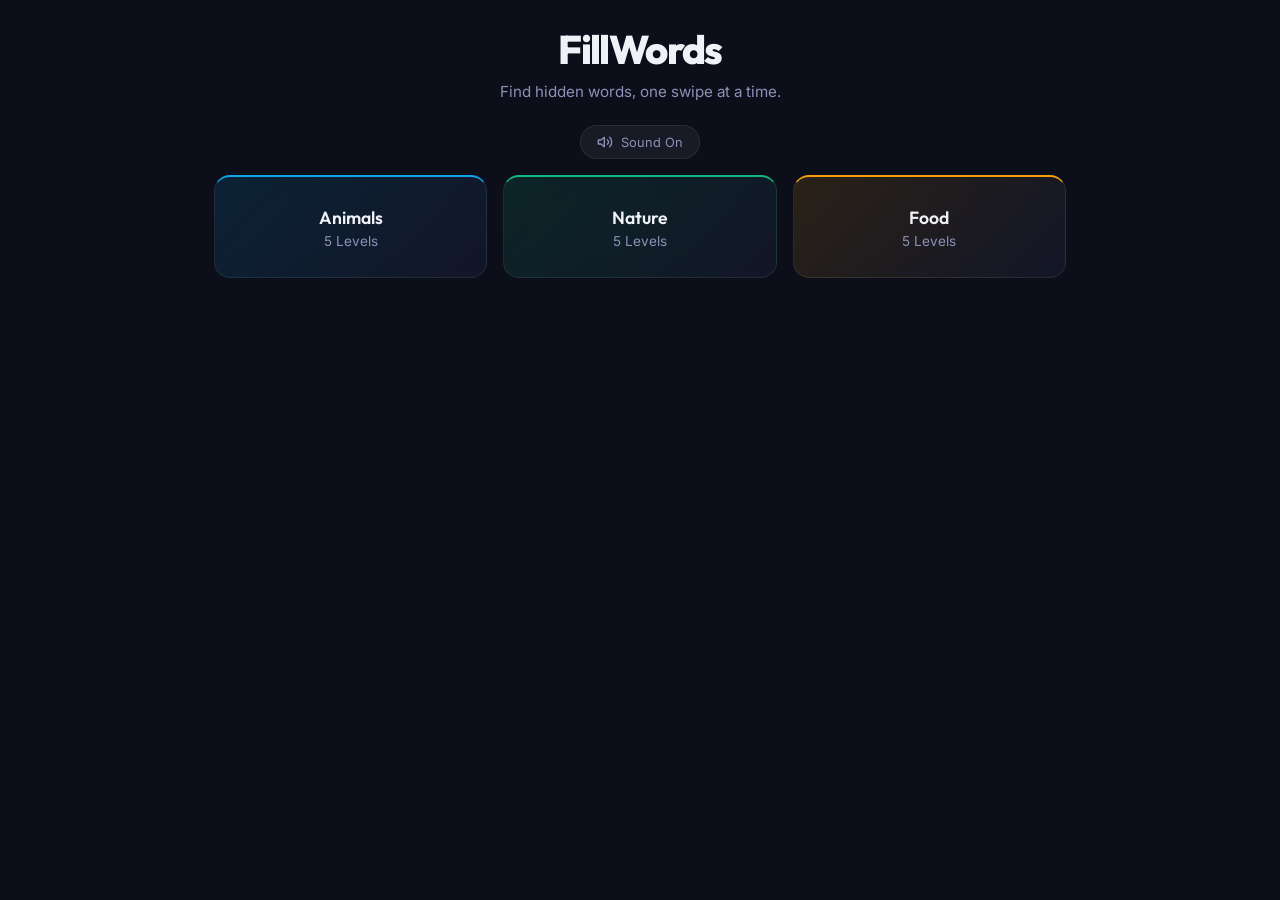
==== public/game/index.html @ 9244124c "first push, not polished still some elements from the old template might be present" ====
<!DOCTYPE html>
<html lang="en">

<head>
  <meta charset="UTF-8">
  <meta name="viewport" content="width=device-width, initial-scale=1.0, user-scalable=no, maximum-scale=1.0">
  <title>FillWords</title>
  <link rel="preconnect" href="https://fonts.googleapis.com">
  <link rel="preconnect" href="https://fonts.gstatic.com" crossorigin>
  <link
    href="https://fonts.googleapis.com/css2?family=Inter:wght@400;500;600;700&family=Outfit:wght@600;700;800&display=swap"
    rel="stylesheet">
  <link rel="stylesheet" href="game.css">
</head>

<body>
  <div id="app">
    <!-- Background Decor (Matches Dark Ocean Theme) -->
    <div id="bg-grid"></div>
    <div class="bg-orb orb-1"></div>
    <div class="bg-orb orb-2"></div>

    <!-- Menu Screen -->
    <div id="menu-screen" class="screen active">
      <div class="menu-header">
        <div class="game-logo">FillWords</div>
        <div class="game-tagline">Find hidden words, one swipe at a time.</div>
        <button id="sound-toggle-menu" class="sound-toggle" aria-label="Toggle sound">
          <svg id="sound-icon-menu" viewBox="0 0 24 24" fill="none" stroke="currentColor" stroke-width="2"
            stroke-linecap="round" stroke-linejoin="round">
            <polygon points="11 5 6 9 2 9 2 15 6 15 11 19 11 5"></polygon>
            <path d="M19.07 4.93a10 10 0 0 1 0 14.14"></path>
            <path d="M15.54 8.46a5 5 0 0 1 0 7.07"></path>
          </svg>
          <span id="sound-label-menu">Sound On</span>
          <div class="volume-slider-container">
            <input type="range" id="volume-slider-menu" min="0" max="1" step="0.01" value="0.25">
          </div>
        </button>
      </div>
      <div id="category-grid" class="category-grid"></div>
    </div>

    <!-- Level Select -->
    <div id="level-screen" class="screen">
      <div class="screen-topbar">
        <button id="back-to-menu" class="back-btn">
          <svg width="16" height="16" viewBox="0 0 16 16" fill="none">
            <path d="M10 12L6 8L10 4" stroke="currentColor" stroke-width="1.5" stroke-linecap="round"
              stroke-linejoin="round" />
          </svg>
          Categories
        </button>
      </div>
      <div class="level-screen-header">
        <h2 id="level-cat-name"></h2>
        <p id="level-cat-desc" class="level-cat-desc">Select a puzzle size</p>
      </div>
      <div id="level-grid" class="level-grid"></div>
    </div>

    <!-- Game Screen -->
    <div id="game-screen" class="screen">
      <div class="game-toolbar">
        <button id="back-to-levels" class="back-btn">
          <svg width="16" height="16" viewBox="0 0 16 16" fill="none">
            <path d="M10 12L6 8L10 4" stroke="currentColor" stroke-width="1.5" stroke-linecap="round"
              stroke-linejoin="round" />
          </svg>
          Levels
        </button>
        <div class="game-info">
          <span id="game-level-title" class="game-level-title"></span>
        </div>
        <button id="sound-toggle-game" class="sound-toggle icon-only" aria-label="Toggle sound">
          <svg id="sound-icon-game" viewBox="0 0 24 24" fill="none" stroke="currentColor" stroke-width="2"
            stroke-linecap="round" stroke-linejoin="round">
            <polygon points="11 5 6 9 2 9 2 15 6 15 11 19 11 5"></polygon>
            <path d="M19.07 4.93a10 10 0 0 1 0 14.14"></path>
            <path d="M15.54 8.46a5 5 0 0 1 0 7.07"></path>
          </svg>
        </button>
      </div>

      <div class="game-layout">
        <!-- The Word Search Board -->
        <div class="board-panel">
          <div id="board-container">
            <!-- SVG overlay for drawing swipe lines -->
            <svg id="swipe-overlay"></svg>
            <!-- Div grid for letters -->
            <div id="letter-grid"></div>
          </div>
        </div>

        <!-- The Words to Find -->
        <div class="word-list-panel">
          <div class="word-list-header">Find the words:</div>
          <div id="word-list"></div>
        </div>
      </div>

      <!-- Tutorial Overlay -->
      <div id="game-tutorial" style="display: none;">
        <div class="tutorial-text" id="tutorial-text">Swipe to connect words!</div>
        <svg class="tutorial-hand" id="tutorial-hand" viewBox="0 0 24 24" fill="none" stroke="currentColor"
          stroke-width="2" stroke-linecap="round" stroke-linejoin="round">
          <path d="M18 11V6a2 2 0 0 0-2-2v0a2 2 0 0 0-2 2v0"></path>
          <path d="M14 10V4a2 2 0 0 0-2-2v0a2 2 0 0 0-2 2v2"></path>
          <path d="M10 10.5V6a2 2 0 0 0-2-2v0a2 2 0 0 0-2 2v8"></path>
          <path d="M18 8a2 2 0 1 1 4 0v6a8 8 0 0 1-8 8h-2c-2.8 0-4.5-.86-5.99-2.34l-3.6-3.6a2 2 0 0 1 2.83-2.82L7 15">
          </path>
        </svg>
      </div>
    </div>

    <!-- Win Screen -->
    <div id="win-screen" class="screen">
      <div class="win-content">
        <canvas id="confetti-canvas" class="confetti-canvas"></canvas>
        <div class="win-check">
          <svg width="56" height="56" viewBox="0 0 56 56" fill="none">
            <circle cx="28" cy="28" r="26" stroke="#2dd4a8" stroke-width="2.5" />
            <path d="M17 28L24 35L39 20" stroke="#2dd4a8" stroke-width="3" stroke-linecap="round"
              stroke-linejoin="round" />
          </svg>
        </div>
        <div class="win-title">Level Complete!</div>
        <div class="win-stats">
          <span id="win-words-found" class="win-stat-value">0</span> words found
        </div>
        <div class="win-actions">
          <button id="next-level" class="btn-game btn-primary-game">Next Level</button>
          <button id="play-again" class="btn-game btn-outline-game">Play Again</button>
          <button id="back-to-menu-win" class="btn-game btn-outline-game">Menu</button>
        </div>
      </div>
    </div>
  </div>

  <script src="https://cdnjs.cloudflare.com/ajax/libs/gsap/3.12.2/gsap.min.js"></script>
  <script type="module" src="game.js"></script>
</body>

</html>
---- public/game/game.css ----
/* =============================================
   FillWords Game — Premium UI
   Dark ocean/teal palette matching the main site
   ============================================= */

:root {
  /* Colors — deep ocean + teal */
  --black: #060812;
  --white: #f0f2f8;
  --navy: #0c0f1a;
  --navy-light: #131729;
  --slate: #1a1f35;
  --slate-light: #222842;
  --muted: #3a4166;
  --dim: #5b6494;
  --soft: #8b92b8;
  --bright: #e0e4f0;

  /* Accent — teal */
  --accent: #2dd4a8;
  --accent-hover: #26b892;
  --accent-soft: rgba(45, 212, 168, 0.15);
  --accent-glow: rgba(45, 212, 168, 0.25);
  
  --border: rgba(255, 255, 255, 0.08);
  --border-light: rgba(255, 255, 255, 0.04);
  --border-hover: rgba(255, 255, 255, 0.15);

  --radius-sm: 8px;
  --radius-md: 12px;
  --radius-lg: 16px;
  --radius-xl: 24px;
  --radius-full: 9999px;
  
  --shadow-sm: 0 2px 8px rgba(0, 0, 0, 0.2);
  --shadow-md: 0 8px 24px rgba(0, 0, 0, 0.4);
  --shadow-glow: 0 0 20px var(--accent-glow);

  --font-sans: 'Inter', system-ui, sans-serif;
  --font-display: 'Outfit', 'Inter', system-ui, sans-serif;
  --transition: 0.25s cubic-bezier(0.4, 0, 0.2, 1);
  --bounce: cubic-bezier(0.34, 1.56, 0.64, 1);
}

* {
  margin: 0;
  padding: 0;
  box-sizing: border-box;
}

body {
  font-family: var(--font-sans);
  background: var(--navy);
  color: var(--bright);
  overflow: hidden;
  height: 100vh;
  height: 100dvh;
  width: 100vw;
  -webkit-font-smoothing: antialiased;
  -moz-osx-font-smoothing: grayscale;
}

#app {
  width: 100%;
  height: 100%;
  position: relative;
  overflow: hidden;
}

/* Base Screens */
.screen {
  position: absolute;
  inset: 0;
  display: none;
  flex-direction: column;
  overflow: hidden; /* Prevent scrolling entirely */
  width: 100%;
  height: 100%;
  background: var(--navy);
  z-index: 10;
}

.screen.active {
  display: flex;
}

/* Background Decor */
#bg-grid {
  position: absolute;
  inset: 0;
  background-image:
    linear-gradient(rgba(255,255,255,0.015) 1px, transparent 1px),
    linear-gradient(90deg, rgba(255,255,255,0.015) 1px, transparent 1px);
  background-size: 60px 60px;
  pointer-events: none;
  z-index: 0;
}

.bg-orb {
  position: absolute;
  border-radius: 50%;
  filter: blur(80px);
  pointer-events: none;
  z-index: 0;
}
.orb-1 {
  width: 400px;
  height: 400px;
  background: rgba(45, 212, 168, 0.05);
  top: -100px;
  left: -100px;
}
.orb-2 {
  width: 500px;
  height: 500px;
  background: rgba(45, 212, 168, 0.03);
  bottom: -200px;
  right: -100px;
}

/* ==================================
   MENU & LEVEL SCREENS
   ================================== */
.menu-header, .level-screen-header {
  text-align: center;
  padding: 1.5rem 1.5rem 1rem;
  position: relative;
  z-index: 1;
  flex-shrink: 0;
}

.game-logo {
  font-family: var(--font-display);
  font-size: 2.5rem;
  font-weight: 800;
  color: var(--white);
  letter-spacing: -0.04em;
  margin-bottom: 0.5rem;
}

.game-tagline, .level-cat-desc {
  color: var(--soft);
  font-size: 0.95rem;
}

#level-screen { background: transparent; }

/* Buttons & Utils */
.sound-toggle {
  display: inline-flex;
  align-items: center;
  gap: 0.5rem;
  padding: 0.5rem 1rem;
  border-radius: var(--radius-full);
  background: rgba(255,255,255,0.05);
  border: 1px solid var(--border);
  color: var(--soft);
  font-family: inherit;
  font-size: 0.8rem;
  cursor: pointer;
  margin-top: 1.5rem;
  transition: all var(--transition);
}
.sound-toggle:hover {
  background: rgba(255,255,255,0.1);
  color: var(--white);
}
.sound-toggle.icon-only {
  padding: 0.5rem;
}
.sound-toggle svg { width: 16px; height: 16px; }

.volume-slider-container { display: none; }

.screen-topbar {
  padding: 1rem;
  position: relative;
  z-index: 2;
}
.back-btn {
  background: rgba(255,255,255,0.05);
  border: 1px solid var(--border);
  color: var(--white);
  padding: 0.5rem 1rem;
  border-radius: var(--radius-full);
  font-size: 0.85rem;
  font-weight: 500;
  display: inline-flex;
  align-items: center;
  gap: 0.4rem;
  cursor: pointer;
  transition: all var(--transition);
}
.back-btn:hover {
  background: rgba(255,255,255,0.1);
  transform: translateX(-2px);
}

/* Grids */
.category-grid, .level-grid {
  display: grid;
  grid-template-columns: repeat(auto-fit, minmax(180px, 1fr));
  gap: 1rem;
  padding: 0 1.5rem 1.5rem;
  max-width: 900px;
  margin: 0 auto;
  width: 100%;
  position: relative;
  z-index: 1;
  align-content: start;
  flex-grow: 1;
}

/* Category Card */
.category-card {
  background: rgba(19, 23, 41, 0.6);
  backdrop-filter: blur(12px);
  -webkit-backdrop-filter: blur(12px);
  border: 1px solid var(--border);
  border-radius: var(--radius-lg);
  overflow: hidden;
  cursor: pointer;
  transition: all var(--bounce);
  position: relative;
}
.category-card:hover {
  transform: translateY(-4px);
  border-color: var(--border-hover);
  box-shadow: var(--shadow-md);
  background: rgba(19, 23, 41, 0.8);
}
.cat-body { 
  padding: 1rem; 
  display: flex;
  flex-direction: column;
  justify-content: center;
  align-items: center;
  height: 100px;
  text-align: center;
}
.cat-name, .level-title {
  font-family: var(--font-display);
  font-size: 1.1rem;
  font-weight: 600;
  color: var(--white);
}
.cat-meta {
  color: var(--soft);
  font-size: 0.85rem;
  margin-top: 0.25rem;
}

/* Level Card */
.level-card {
  background: var(--slate);
  border: 1px solid var(--border);
  border-radius: var(--radius-md);
  padding: 1.25rem;
  cursor: pointer;
  transition: all var(--bounce);
  display: flex;
  justify-content: space-between;
  align-items: center;
}
.level-card:hover {
  transform: translateY(-3px) scale(1.02);
  border-color: var(--accent);
  box-shadow: 0 4px 20px rgba(45, 212, 168, 0.15);
}
.level-diff {
  font-size: 0.75rem;
  padding: 0.3rem 0.6rem;
  background: rgba(255,255,255,0.05);
  border-radius: var(--radius-sm);
  color: var(--soft);
  text-transform: uppercase;
  letter-spacing: 0.05em;
  font-weight: 600;
}

/* Level Locked State */
.level-card.locked {
  opacity: 0.5;
  cursor: not-allowed;
  filter: grayscale(100%);
}
.level-card.locked:hover {
  transform: none;
  border-color: var(--border);
  box-shadow: none;
}

/* ==================================
   GAME SCREEN
   ================================== */
#game-screen { background: transparent; }

.game-toolbar {
  display: flex;
  align-items: center;
  justify-content: space-between;
  padding: 1rem 1.5rem;
  border-bottom: 1px solid var(--border);
  background: rgba(12, 15, 26, 0.8);
  backdrop-filter: blur(12px);
  z-index: 20;
}

.game-info {
  flex: 1;
  text-align: center;
}
.game-level-title {
  font-family: var(--font-display);
  font-size: 1.2rem;
  font-weight: 600;
  color: var(--white);
}

.game-layout {
  display: flex;
  flex: 1;
  overflow: hidden;
  position: relative;
  z-index: 10;
}

/* ── Word List Panel ── */
.word-list-panel {
  width: 250px;
  background: rgba(19, 23, 41, 0.6);
  border-left: 1px solid var(--border);
  padding: 1.5rem;
  display: flex;
  flex-direction: column;
  overflow-y: auto;
}
.word-list-header {
  font-size: 0.85rem;
  text-transform: uppercase;
  letter-spacing: 0.1em;
  color: var(--dim);
  font-weight: 700;
  margin-bottom: 1rem;
}
#word-list {
  display: flex;
  flex-direction: column;
  gap: 0.75rem;
}
.word-item {
  background: rgba(255,255,255,0.04);
  padding: 0.75rem 1rem;
  border-radius: var(--radius-md);
  font-family: var(--font-display);
  font-size: 1rem;
  font-weight: 600;
  color: var(--soft);
  letter-spacing: 0.1em;
  transition: all var(--transition);
  display: flex;
  align-items: center;
  justify-content: center;
}
.word-item.found {
  background: var(--accent-soft);
  color: var(--accent);
  text-decoration: line-through;
  opacity: 0.7;
}

/* ── Board Panel ── */
.board-panel {
  flex: 1;
  display: flex;
  align-items: center;
  justify-content: center;
  padding: 2rem;
  position: relative;
}

#board-container {
  position: relative;
  background: var(--slate);
  padding: 1rem;
  border-radius: var(--radius-lg);
  border: 1px solid var(--border);
  box-shadow: var(--shadow-md);
  user-select: none;
  touch-action: none; /* Prevent scroll on touch swipe */
}

#letter-grid {
  display: grid;
  gap: 0.5rem;
  position: relative;
  z-index: 2;
}

.letter-tile {
  width: 48px;
  height: 48px;
  background: var(--navy-light);
  border: 1px solid rgba(255,255,255,0.05);
  border-radius: var(--radius-sm);
  display: flex;
  align-items: center;
  justify-content: center;
  font-family: var(--font-display);
  font-size: 1.4rem;
  font-weight: 700;
  color: var(--white);
  cursor: pointer;
  transition: transform 0.1s;
}

/* Hover effect on desktop */
@media (hover: hover) {
  .letter-tile:hover {
    background: rgba(255,255,255,0.1);
  }
}

/* Interactive States */
.letter-tile.selected {
  background: var(--accent);
  color: var(--black);
  border-color: var(--accent);
  transform: scale(1.05);
  box-shadow: var(--shadow-glow);
}

.letter-tile.found {
  background: var(--slate-light);
  color: var(--accent);
  border-color: var(--accent-hover);
  opacity: 0.8;
}

/* Animations */
@keyframes shakeHint {
  0%, 100% { transform: translateX(0); }
  25% { transform: translateX(-4px) rotate(-3deg); }
  50% { transform: translateX(4px) rotate(3deg); }
  75% { transform: translateX(-4px) rotate(-3deg); }
}

.hint-shake {
  animation: shakeHint 0.5s ease-in-out;
  border-color: var(--accent);
  box-shadow: 0 0 10px var(--accent-glow);
}

.tile-fall {
  animation: tileFall 1s cubic-bezier(0.55, 0.085, 0.68, 0.53) forwards;
}

@keyframes tileFall {
  0% { transform: translateY(0) rotate(0); opacity: 1; }
  20% { transform: translateY(-20px) rotate(5deg); opacity: 1; }
  100% { transform: translateY(800px) rotate(45deg); opacity: 0; }
}

/* SVG Overlay for Swipe lines */
#swipe-overlay {
  position: absolute;
  top: 1rem; left: 1rem; right: 1rem; bottom: 1rem;
  z-index: 1;
  pointer-events: none;
  width: calc(100% - 2rem);
  height: calc(100% - 2rem);
}
.swipe-line {
  stroke: var(--accent);
  stroke-width: 14;
  stroke-linecap: round;
  stroke-linejoin: round;
  opacity: 0.6;
}
.found-line {
  stroke: rgba(255,255,255,0.15);
  stroke-width: 12;
  stroke-linecap: round;
  stroke-linejoin: round;
}


/* ==================================
   WIN SCREEN
   ================================== */
#win-screen { z-index: 100; justify-content: center; align-items: center; }
.win-content {
  background: rgba(19, 23, 41, 0.9);
  backdrop-filter: blur(20px);
  -webkit-backdrop-filter: blur(20px);
  border: 1px solid var(--border);
  padding: 3rem 4rem;
  border-radius: var(--radius-xl);
  text-align: center;
  box-shadow: var(--shadow-lg);
  position: relative;
  z-index: 10;
}

.confetti-canvas {
  position: absolute;
  inset: 0;
  width: 100%;
  height: 100%;
  pointer-events: none;
  z-index: 0;
}

.win-title {
  font-family: var(--font-display);
  font-size: 2.5rem;
  color: var(--white);
  margin: 1.5rem 0 0.5rem;
}
.win-stats {
  font-size: 1.1rem;
  color: var(--soft);
  margin-bottom: 2rem;
}
.win-actions {
  display: flex;
  gap: 1rem;
  justify-content: center;
}
.btn-game {
  padding: 0.8rem 1.5rem;
  border-radius: var(--radius-full);
  font-weight: 600;
  font-size: 0.95rem;
  cursor: pointer;
  border: none;
  transition: all var(--bounce);
}
.btn-primary-game {
  background: var(--accent);
  color: var(--black);
  box-shadow: 0 4px 16px var(--accent-glow);
}
.btn-primary-game:hover {
  transform: translateY(-2px);
  box-shadow: 0 6px 24px rgba(45,212,168,0.4);
}
.btn-outline-game {
  background: rgba(255,255,255,0.05);
  color: var(--white);
  border: 1px solid var(--border);
}
.btn-outline-game:hover {
  background: rgba(255,255,255,0.1);
}

/* ==================================
   Game Tutorial
   ================================== */
#game-tutorial {
  position: absolute;
  inset: 0;
  z-index: 50;
  pointer-events: none; /* Let clicks pass through */
}

.tutorial-text {
  display: none; /* No need for text, the hand cursor is enough */
}

.tutorial-hand {
  position: absolute;
  top: 0;
  left: 0;
  width: 48px;
  height: 48px;
  color: var(--accent);
  filter: drop-shadow(0 4px 8px rgba(0,0,0,0.5));
}

/* ==================================
   RESPONSIVE
   ================================== */
@media (max-height: 700px) {
  .menu-header, .level-screen-header { padding: 1rem; }
  .game-logo { font-size: 2rem; margin-bottom: 0.25rem; }
  .sound-toggle { margin-top: 0.5rem; }
  .category-grid, .level-grid { gap: 0.75rem; grid-template-columns: repeat(auto-fit, minmax(140px, 1fr)); }
  .cat-body { height: 80px; padding: 0.75rem; }
  .level-card { padding: 1rem; }
}

@media (max-width: 768px) {
  .game-layout {
    flex-direction: column;
  }
  .word-list-panel {
    width: 100%;
    height: 100px;
    flex-direction: row;
    align-items: center;
    border-left: none;
    border-top: 1px solid var(--border);
    padding: 0.75rem;
    flex-shrink: 0;
  }
  .word-list-header { display: none; }
  #word-list {
    flex-direction: row;
    flex-wrap: wrap;
    justify-content: center;
    width: 100%;
    gap: 0.5rem;
  }
  .word-item { padding: 0.3rem 0.6rem; font-size: 0.85rem; }
  .board-panel { padding: 0.5rem; }
  .letter-tile { width: 36px; height: 36px; font-size: 1.1rem; }
}
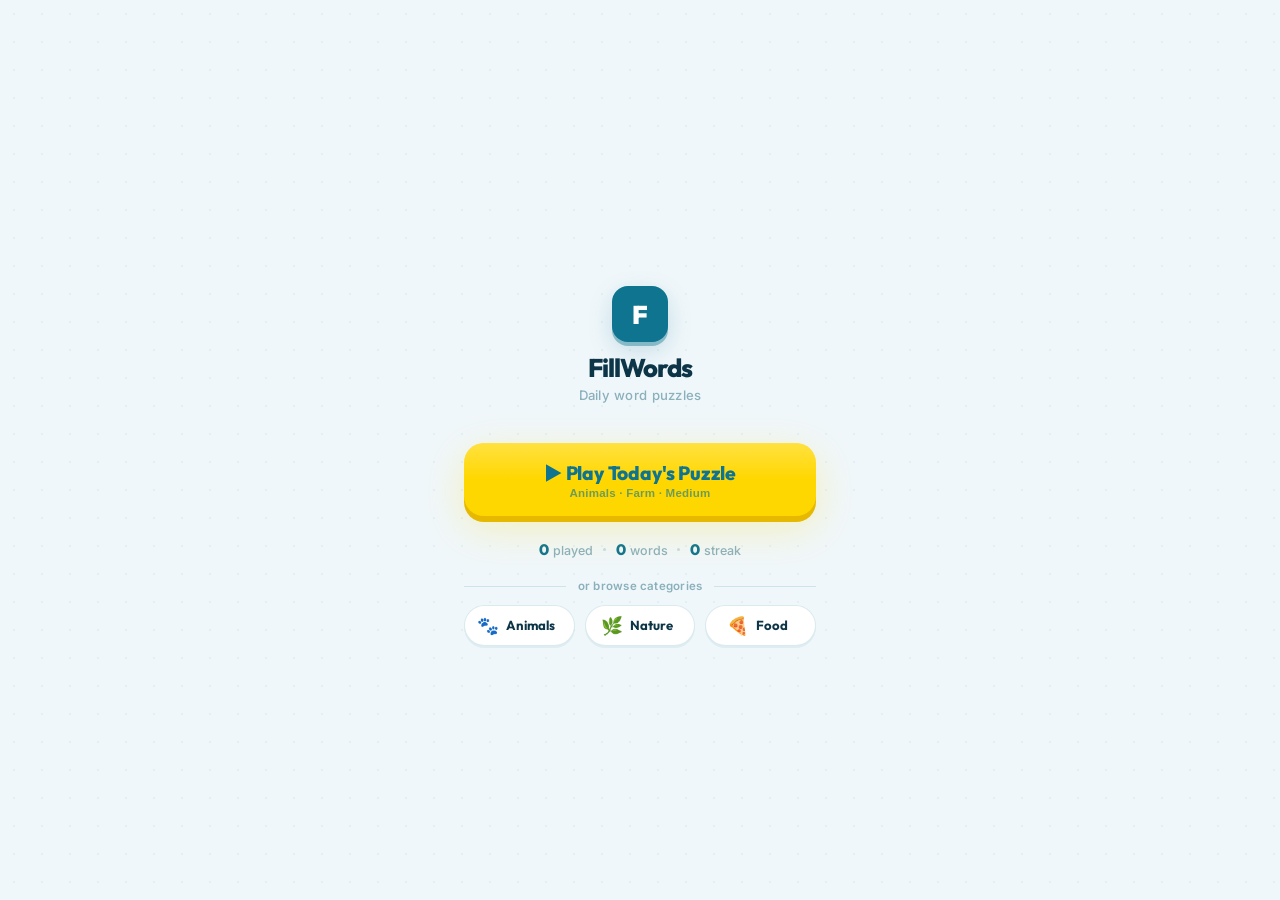
==== commit 647049cc: "changed the UI, and some logic" ====
--- a/public/game/index.html
+++ b/public/game/index.html
@@ -22,23 +22,44 @@
 
     <!-- Menu Screen -->
     <div id="menu-screen" class="screen active">
-      <div class="menu-header">
-        <div class="game-logo">FillWords</div>
-        <div class="game-tagline">Find hidden words, one swipe at a time.</div>
-        <button id="sound-toggle-menu" class="sound-toggle" aria-label="Toggle sound">
-          <svg id="sound-icon-menu" viewBox="0 0 24 24" fill="none" stroke="currentColor" stroke-width="2"
-            stroke-linecap="round" stroke-linejoin="round">
-            <polygon points="11 5 6 9 2 9 2 15 6 15 11 19 11 5"></polygon>
-            <path d="M19.07 4.93a10 10 0 0 1 0 14.14"></path>
-            <path d="M15.54 8.46a5 5 0 0 1 0 7.07"></path>
-          </svg>
-          <span id="sound-label-menu">Sound On</span>
-          <div class="volume-slider-container">
-            <input type="range" id="volume-slider-menu" min="0" max="1" step="0.01" value="0.25">
-          </div>
+
+      <!-- Centered hero content -->
+      <div class="menu-center">
+
+        <!-- Brand -->
+        <div class="menu-brand">
+          <div class="menu-brand-icon">F</div>
+          <h1 class="menu-brand-title">FillWords</h1>
+          <p class="menu-brand-sub">Daily word puzzles</p>
+        </div>
+
+        <!-- Hero Play Button (POTD) -->
+        <button class="menu-play-btn" id="potd-play-btn">
+          <span class="menu-play-label" id="potd-title">Play</span>
+          <span class="menu-play-meta" id="potd-meta"></span>
         </button>
+
+        <!-- Mini stats -->
+        <div class="menu-stats">
+          <div class="menu-stat"><span class="menu-stat-val" id="stat-levels">0</span> played</div>
+          <div class="menu-stat-dot"></div>
+          <div class="menu-stat"><span class="menu-stat-val" id="stat-words">0</span> words</div>
+          <div class="menu-stat-dot"></div>
+          <div class="menu-stat"><span class="menu-stat-val" id="stat-streak">0</span> streak</div>
+        </div>
+
+        <!-- Divider -->
+        <div class="menu-divider">
+          <span class="menu-divider-line"></span>
+          <span class="menu-divider-text">or browse categories</span>
+          <span class="menu-divider-line"></span>
+        </div>
+
+        <!-- Categories (inside center block now) -->
+        <div id="category-grid" class="menu-cats"></div>
+
       </div>
-      <div id="category-grid" class="category-grid"></div>
+
     </div>
 
     <!-- Level Select -->
@@ -83,6 +104,11 @@
       </div>
 
       <div class="game-layout">
+        <!-- The Words to Find (Top Tray) -->
+        <div class="word-list-panel">
+          <div id="word-list"></div>
+        </div>
+
         <!-- The Word Search Board -->
         <div class="board-panel">
           <div id="board-container">
@@ -91,12 +117,6 @@
             <!-- Div grid for letters -->
             <div id="letter-grid"></div>
           </div>
-        </div>
-
-        <!-- The Words to Find -->
-        <div class="word-list-panel">
-          <div class="word-list-header">Find the words:</div>
-          <div id="word-list"></div>
         </div>
       </div>
 
@@ -119,9 +139,9 @@
       <div class="win-content">
         <canvas id="confetti-canvas" class="confetti-canvas"></canvas>
         <div class="win-check">
-          <svg width="56" height="56" viewBox="0 0 56 56" fill="none">
-            <circle cx="28" cy="28" r="26" stroke="#2dd4a8" stroke-width="2.5" />
-            <path d="M17 28L24 35L39 20" stroke="#2dd4a8" stroke-width="3" stroke-linecap="round"
+          <svg width="60" height="60" viewBox="0 0 60 60" fill="none">
+            <circle cx="30" cy="30" r="28" fill="#FFD70022" stroke="#FFD700" stroke-width="2.5" />
+            <path d="M18 30L26 38L42 22" stroke="#0e7490" stroke-width="3.5" stroke-linecap="round"
               stroke-linejoin="round" />
           </svg>
         </div>
--- a/public/game/game.css
+++ b/public/game/game.css
@@ -1,63 +1,69 @@
 /* =============================================
-   FillWords Game — Premium UI
-   Dark ocean/teal palette matching the main site
+   FillWords Game — Modern Tactile UI
+   Light theme with Teal background & Yellow accents
    ============================================= */
 
 :root {
-  /* Colors — deep ocean + teal */
-  --black: #060812;
-  --white: #f0f2f8;
-  --navy: #0c0f1a;
-  --navy-light: #131729;
-  --slate: #1a1f35;
-  --slate-light: #222842;
-  --muted: #3a4166;
-  --dim: #5b6494;
-  --soft: #8b92b8;
-  --bright: #e0e4f0;
-
-  /* Accent — teal */
-  --accent: #2dd4a8;
-  --accent-hover: #26b892;
-  --accent-soft: rgba(45, 212, 168, 0.15);
-  --accent-glow: rgba(45, 212, 168, 0.25);
-  
-  --border: rgba(255, 255, 255, 0.08);
-  --border-light: rgba(255, 255, 255, 0.04);
-  --border-hover: rgba(255, 255, 255, 0.15);
-
+  /* Palette */
+  --bg-gradient-start: #ccf0f7;
+  --bg-gradient-end: #e8f8fb;
+  --teal-dark: #0e7490;
+  --teal: #0ea5e9;
+  --teal-soft: rgba(14, 165, 233, 0.15);
+  --yellow: #FFD700;
+  --yellow-dark: #e6b800;
+  --yellow-soft: rgba(255, 215, 0, 0.2);
+
+  /* Surface */
+  --surface: #ffffff;
+  --surface-2: #f0f9ff;
+  --border: rgba(14, 116, 144, 0.15);
+  --border-strong: rgba(14, 116, 144, 0.3);
+
+  /* Text */
+  --text-primary: #0c3547;
+  --text-secondary: #4a7a8a;
+  --text-muted: #8ab0bc;
+
+  /* Tile states */
+  --tile-bg: #ffffff;
+  --tile-border: rgba(14, 116, 144, 0.2);
+  --tile-shadow: 0 4px 0 rgba(14, 116, 144, 0.25);
+  --tile-selected-bg: var(--yellow);
+  --tile-selected-shadow: 0 4px 0 var(--yellow-dark);
+  --tile-found-bg: #e8f8fb;
+  --tile-found-color: var(--teal-dark);
+
+  /* Radii */
   --radius-sm: 8px;
-  --radius-md: 12px;
-  --radius-lg: 16px;
-  --radius-xl: 24px;
+  --radius-md: 14px;
+  --radius-lg: 20px;
+  --radius-xl: 28px;
   --radius-full: 9999px;
-  
-  --shadow-sm: 0 2px 8px rgba(0, 0, 0, 0.2);
-  --shadow-md: 0 8px 24px rgba(0, 0, 0, 0.4);
-  --shadow-glow: 0 0 20px var(--accent-glow);
-
+
+  /* Shadows */
+  --shadow-sm: 0 2px 8px rgba(14, 116, 144, 0.1);
+  --shadow-md: 0 6px 24px rgba(14, 116, 144, 0.15);
+  --shadow-lg: 0 12px 40px rgba(14, 116, 144, 0.2);
+
+  /* Fonts */
   --font-sans: 'Inter', system-ui, sans-serif;
   --font-display: 'Outfit', 'Inter', system-ui, sans-serif;
-  --transition: 0.25s cubic-bezier(0.4, 0, 0.2, 1);
+  --transition: 0.2s cubic-bezier(0.4, 0, 0.2, 1);
   --bounce: cubic-bezier(0.34, 1.56, 0.64, 1);
 }
 
-* {
-  margin: 0;
-  padding: 0;
-  box-sizing: border-box;
-}
+* { margin: 0; padding: 0; box-sizing: border-box; }
 
 body {
   font-family: var(--font-sans);
-  background: var(--navy);
-  color: var(--bright);
+  background: #f0f7fa;
+  color: var(--text-primary);
   overflow: hidden;
   height: 100vh;
   height: 100dvh;
   width: 100vw;
   -webkit-font-smoothing: antialiased;
-  -moz-osx-font-smoothing: grayscale;
 }
 
 #app {
@@ -67,16 +73,38 @@
   overflow: hidden;
 }
 
-/* Base Screens */
+/* ── Decorative background elements ── */
+#bg-grid {
+  position: absolute;
+  inset: 0;
+  background-image:
+    radial-gradient(circle, rgba(14, 116, 144, 0.06) 1px, transparent 1px);
+  background-size: 28px 28px;
+  pointer-events: none;
+  z-index: 0;
+}
+
+.bg-orb {
+  display: none;
+}
+.orb-1 {
+  display: none;
+}
+.orb-2 {
+  display: none;
+}
+
+/* ==========================================
+   BASE SCREENS
+   ========================================== */
 .screen {
   position: absolute;
   inset: 0;
   display: none;
   flex-direction: column;
-  overflow: hidden; /* Prevent scrolling entirely */
+  overflow: hidden;
   width: 100%;
   height: 100%;
-  background: var(--navy);
   z-index: 10;
 }
 
@@ -84,289 +112,498 @@
   display: flex;
 }
 
-/* Background Decor */
-#bg-grid {
+/* ==========================================
+   MENU SCREEN — Premium Centered
+   ========================================== */
+#menu-screen {
+  background: transparent;
+  align-items: center;
+  justify-content: center;
+  padding: 0;
+  overflow: hidden;
+  position: relative;
+}
+
+/* ── Centered hero block ── */
+.menu-center {
+  display: flex;
+  flex-direction: column;
+  align-items: center;
+  justify-content: center;
+  flex: 1;
+  gap: 0;
+  padding: 2rem 1.5rem 0;
+  position: relative;
+  z-index: 1;
+  max-width: 400px;
+  width: 100%;
+}
+
+/* ── Brand identity ── */
+.menu-brand {
+  display: flex;
+  flex-direction: column;
+  align-items: center;
+  gap: 0.4rem;
+  margin-bottom: 2.5rem;
+}
+
+.menu-brand-icon {
+  width: 56px;
+  height: 56px;
+  border-radius: 16px;
+  background: var(--teal-dark);
+  color: white;
+  font-family: var(--font-display);
+  font-size: 1.6rem;
+  font-weight: 900;
+  display: flex;
+  align-items: center;
+  justify-content: center;
+  box-shadow: 0 4px 0 rgba(14,116,144,0.4), 0 8px 24px rgba(14,116,144,0.2);
+  margin-bottom: 0.4rem;
+  letter-spacing: -0.04em;
+}
+
+.menu-brand-title {
+  font-family: var(--font-display);
+  font-size: 1.6rem;
+  font-weight: 800;
+  color: var(--text-primary);
+  letter-spacing: -0.04em;
+  line-height: 1;
+  margin: 0;
+}
+
+.menu-brand-sub {
+  font-size: 0.82rem;
+  color: var(--text-muted);
+  font-weight: 500;
+  margin: 0;
+  letter-spacing: 0.02em;
+}
+
+/* ── Giant play button ── */
+.menu-play-btn {
+  width: 100%;
+  padding: 1.1rem 2rem;
+  background: var(--yellow);
+  border: none;
+  border-radius: var(--radius-lg);
+  cursor: pointer;
+  transition: all 0.3s cubic-bezier(0.34, 1.56, 0.64, 1);
+  box-shadow: 0 6px 0 var(--yellow-dark), 0 12px 40px rgba(255,215,0,0.25);
+  display: flex;
+  flex-direction: column;
+  align-items: center;
+  gap: 0.15rem;
+  position: relative;
+  overflow: hidden;
+  margin-bottom: 1.5rem;
+}
+
+.menu-play-btn::after {
+  content: '';
   position: absolute;
   inset: 0;
-  background-image:
-    linear-gradient(rgba(255,255,255,0.015) 1px, transparent 1px),
-    linear-gradient(90deg, rgba(255,255,255,0.015) 1px, transparent 1px);
-  background-size: 60px 60px;
+  background: linear-gradient(180deg, rgba(255,255,255,0.25) 0%, transparent 50%);
+  border-radius: inherit;
   pointer-events: none;
-  z-index: 0;
-}
-
-.bg-orb {
-  position: absolute;
+}
+
+.menu-play-btn:hover {
+  transform: translateY(-4px);
+  box-shadow: 0 10px 0 var(--yellow-dark), 0 20px 60px rgba(255,215,0,0.3);
+}
+
+.menu-play-btn:active {
+  transform: translateY(3px);
+  box-shadow: 0 2px 0 var(--yellow-dark), 0 4px 16px rgba(255,215,0,0.15);
+}
+
+.menu-play-label {
+  font-family: var(--font-display);
+  font-size: 1.2rem;
+  font-weight: 800;
+  color: var(--teal-dark);
+  letter-spacing: -0.01em;
+  position: relative;
+  z-index: 1;
+}
+
+.menu-play-meta {
+  font-size: 0.72rem;
+  font-weight: 600;
+  color: rgba(14,116,144,0.6);
+  position: relative;
+  z-index: 1;
+  letter-spacing: 0.02em;
+}
+
+/* ── Inline stats ── */
+.menu-stats {
+  display: flex;
+  align-items: center;
+  gap: 0.6rem;
+  margin-bottom: 0;
+}
+
+.menu-stat {
+  font-size: 0.78rem;
+  color: var(--text-muted);
+  font-weight: 500;
+  display: flex;
+  align-items: baseline;
+  gap: 0.25rem;
+}
+
+.menu-stat-val {
+  font-family: var(--font-display);
+  font-size: 0.95rem;
+  font-weight: 800;
+  color: var(--teal-dark);
+}
+
+.menu-stat-dot {
+  width: 3px;
+  height: 3px;
   border-radius: 50%;
-  filter: blur(80px);
-  pointer-events: none;
-  z-index: 0;
-}
-.orb-1 {
-  width: 400px;
-  height: 400px;
-  background: rgba(45, 212, 168, 0.05);
-  top: -100px;
-  left: -100px;
-}
-.orb-2 {
-  width: 500px;
-  height: 500px;
-  background: rgba(45, 212, 168, 0.03);
-  bottom: -200px;
-  right: -100px;
-}
-
-/* ==================================
-   MENU & LEVEL SCREENS
-   ================================== */
-.menu-header, .level-screen-header {
-  text-align: center;
-  padding: 1.5rem 1.5rem 1rem;
-  position: relative;
-  z-index: 1;
+  background: var(--text-muted);
+  opacity: 0.4;
+}
+
+/* ── Divider ── */
+.menu-divider {
+  display: flex;
+  align-items: center;
+  gap: 0.75rem;
+  width: 100%;
+  margin: 1.25rem 0 0.75rem;
+}
+
+.menu-divider-line {
+  flex: 1;
+  height: 1px;
+  background: var(--border);
+}
+
+.menu-divider-text {
+  font-size: 0.72rem;
+  font-weight: 600;
+  color: var(--text-muted);
+  white-space: nowrap;
+  letter-spacing: 0.02em;
+}
+
+/* ── Categories (inline in center block) ── */
+.menu-cats {
+  display: flex;
+  gap: 0.6rem;
+  justify-content: center;
+  flex-wrap: wrap;
+  width: 100%;
+}
+
+/* ── Category pill — larger and more visible ── */
+.category-card {
+  background: white;
+  border: 1.5px solid var(--border);
+  border-radius: var(--radius-full);
+  cursor: pointer;
+  transition: all 0.25s cubic-bezier(0.34, 1.56, 0.64, 1);
+  display: flex;
+  align-items: center;
+  gap: 0.5rem;
+  padding: 0.65rem 1.25rem 0.65rem 0.85rem;
+  box-shadow: 0 2px 0 rgba(14,116,144,0.08);
+  flex: 1;
+  justify-content: center;
+  min-width: 0;
+}
+
+.category-card:hover {
+  transform: translateY(-3px);
+  box-shadow: 0 6px 16px rgba(14,116,144,0.14), 0 4px 0 rgba(14,116,144,0.12);
+  border-color: var(--teal);
+  background: white;
+}
+
+.category-card:active {
+  transform: translateY(0);
+  box-shadow: 0 1px 0 rgba(14,116,144,0.08);
+}
+
+.cat-body {
+  display: flex;
+  align-items: center;
+  gap: 0.45rem;
+  padding: 0;
+}
+
+.cat-emoji {
+  font-size: 1.1rem;
+  line-height: 1;
   flex-shrink: 0;
 }
 
-.game-logo {
-  font-family: var(--font-display);
-  font-size: 2.5rem;
-  font-weight: 800;
-  color: var(--white);
-  letter-spacing: -0.04em;
-  margin-bottom: 0.5rem;
-}
-
-.game-tagline, .level-cat-desc {
-  color: var(--soft);
-  font-size: 0.95rem;
-}
-
-#level-screen { background: transparent; }
-
-/* Buttons & Utils */
+.cat-name {
+  font-family: var(--font-display);
+  font-size: 0.82rem;
+  font-weight: 700;
+  color: var(--text-primary);
+  line-height: 1;
+  white-space: nowrap;
+}
+
+/* hide unused elements */
+.cat-text, .cat-meta, .cat-chevron { display: none; }
+
+/* Sound Toggle */
 .sound-toggle {
   display: inline-flex;
   align-items: center;
   gap: 0.5rem;
-  padding: 0.5rem 1rem;
+  padding: 0.55rem 1.1rem;
   border-radius: var(--radius-full);
-  background: rgba(255,255,255,0.05);
-  border: 1px solid var(--border);
-  color: var(--soft);
+  background: var(--surface);
+  border: 2px solid var(--border);
+  color: var(--text-secondary);
   font-family: inherit;
-  font-size: 0.8rem;
+  font-size: 0.82rem;
+  font-weight: 600;
   cursor: pointer;
-  margin-top: 1.5rem;
+  margin-top: 1.25rem;
   transition: all var(--transition);
-}
+  box-shadow: var(--shadow-sm);
+}
+
 .sound-toggle:hover {
-  background: rgba(255,255,255,0.1);
-  color: var(--white);
-}
-.sound-toggle.icon-only {
-  padding: 0.5rem;
-}
-.sound-toggle svg { width: 16px; height: 16px; }
-
+  border-color: var(--teal);
+  color: var(--teal-dark);
+  background: var(--teal-soft);
+}
+
+.sound-toggle.icon-only { padding: 0.55rem 0.7rem; }
+.sound-toggle svg { width: 16px; height: 16px; flex-shrink: 0; }
 .volume-slider-container { display: none; }
 
+/* ==========================================
+   LEVEL SELECT SCREEN
+   ========================================== */
+#level-screen {
+  background: transparent;
+}
+
 .screen-topbar {
-  padding: 1rem;
+  padding: 1rem 1.5rem 0.75rem;
   position: relative;
   z-index: 2;
-}
+  flex-shrink: 0;
+}
+
 .back-btn {
-  background: rgba(255,255,255,0.05);
-  border: 1px solid var(--border);
-  color: var(--white);
-  padding: 0.5rem 1rem;
+  background: var(--surface);
+  border: 2px solid var(--border);
+  color: var(--text-secondary);
+  padding: 0.5rem 1.1rem;
   border-radius: var(--radius-full);
   font-size: 0.85rem;
-  font-weight: 500;
+  font-weight: 600;
   display: inline-flex;
   align-items: center;
   gap: 0.4rem;
   cursor: pointer;
   transition: all var(--transition);
-}
+  font-family: inherit;
+  box-shadow: var(--shadow-sm);
+}
+
 .back-btn:hover {
-  background: rgba(255,255,255,0.1);
+  border-color: var(--teal);
+  color: var(--teal-dark);
+  background: var(--teal-soft);
   transform: translateX(-2px);
 }
 
-/* Grids */
-.category-grid, .level-grid {
+.level-screen-header {
+  text-align: center;
+  padding: 0.5rem 1.5rem 1rem;
+  flex-shrink: 0;
+  position: relative;
+  z-index: 1;
+}
+
+.level-screen-header h2 {
+  font-family: var(--font-display);
+  font-size: 1.75rem;
+  font-weight: 800;
+  color: var(--text-primary);
+  letter-spacing: -0.025em;
+  margin-bottom: 0.2rem;
+}
+
+.level-cat-desc {
+  color: var(--text-muted);
+  font-size: 0.9rem;
+}
+
+.level-grid {
   display: grid;
-  grid-template-columns: repeat(auto-fit, minmax(180px, 1fr));
-  gap: 1rem;
+  grid-template-columns: repeat(auto-fit, minmax(200px, 1fr));
+  gap: 0.85rem;
   padding: 0 1.5rem 1.5rem;
-  max-width: 900px;
+  max-width: 760px;
   margin: 0 auto;
   width: 100%;
   position: relative;
   z-index: 1;
   align-content: start;
   flex-grow: 1;
-}
-
-/* Category Card */
-.category-card {
-  background: rgba(19, 23, 41, 0.6);
-  backdrop-filter: blur(12px);
-  -webkit-backdrop-filter: blur(12px);
-  border: 1px solid var(--border);
-  border-radius: var(--radius-lg);
-  overflow: hidden;
-  cursor: pointer;
-  transition: all var(--bounce);
-  position: relative;
-}
-.category-card:hover {
-  transform: translateY(-4px);
-  border-color: var(--border-hover);
-  box-shadow: var(--shadow-md);
-  background: rgba(19, 23, 41, 0.8);
-}
-.cat-body { 
-  padding: 1rem; 
-  display: flex;
-  flex-direction: column;
-  justify-content: center;
-  align-items: center;
-  height: 100px;
-  text-align: center;
-}
-.cat-name, .level-title {
-  font-family: var(--font-display);
-  font-size: 1.1rem;
-  font-weight: 600;
-  color: var(--white);
-}
-.cat-meta {
-  color: var(--soft);
-  font-size: 0.85rem;
-  margin-top: 0.25rem;
+  overflow-y: auto;
 }
 
 /* Level Card */
 .level-card {
-  background: var(--slate);
-  border: 1px solid var(--border);
+  background: var(--surface);
+  border: 2px solid var(--border);
   border-radius: var(--radius-md);
-  padding: 1.25rem;
+  padding: 1.1rem 1.25rem;
   cursor: pointer;
-  transition: all var(--bounce);
+  transition: all var(--bounce) 0.25s;
   display: flex;
   justify-content: space-between;
   align-items: center;
-}
+  box-shadow: var(--shadow-sm), 0 3px 0 rgba(14, 116, 144, 0.15);
+  font-family: inherit;
+}
+
 .level-card:hover {
-  transform: translateY(-3px) scale(1.02);
-  border-color: var(--accent);
-  box-shadow: 0 4px 20px rgba(45, 212, 168, 0.15);
-}
+  transform: translateY(-4px);
+  border-color: var(--yellow-dark);
+  box-shadow: var(--shadow-md), 0 6px 0 var(--yellow-dark);
+}
+
+.level-card:active {
+  transform: translateY(1px);
+  box-shadow: var(--shadow-sm), 0 1px 0 var(--yellow-dark);
+}
+
+.level-title {
+  font-family: var(--font-display);
+  font-size: 1rem;
+  font-weight: 700;
+  color: var(--text-primary);
+  display: flex;
+  align-items: center;
+  gap: 0.4rem;
+}
+
 .level-diff {
-  font-size: 0.75rem;
-  padding: 0.3rem 0.6rem;
-  background: rgba(255,255,255,0.05);
-  border-radius: var(--radius-sm);
-  color: var(--soft);
+  font-size: 0.7rem;
+  padding: 0.3rem 0.65rem;
+  background: var(--teal-soft);
+  border-radius: var(--radius-full);
+  color: var(--teal-dark);
   text-transform: uppercase;
-  letter-spacing: 0.05em;
-  font-weight: 600;
+  letter-spacing: 0.06em;
+  font-weight: 700;
 }
 
 /* Level Locked State */
 .level-card.locked {
-  opacity: 0.5;
+  opacity: 0.45;
   cursor: not-allowed;
-  filter: grayscale(100%);
+  filter: grayscale(60%);
 }
 .level-card.locked:hover {
   transform: none;
   border-color: var(--border);
-  box-shadow: none;
-}
-
-/* ==================================
+  box-shadow: var(--shadow-sm), 0 3px 0 rgba(14, 116, 144, 0.15);
+}
+
+/* ==========================================
    GAME SCREEN
-   ================================== */
+   ========================================== */
 #game-screen { background: transparent; }
 
 .game-toolbar {
   display: flex;
   align-items: center;
   justify-content: space-between;
-  padding: 1rem 1.5rem;
+  padding: 0.75rem 1.25rem;
   border-bottom: 1px solid var(--border);
-  background: rgba(12, 15, 26, 0.8);
-  backdrop-filter: blur(12px);
+  background: rgba(255, 255, 255, 0.75);
+  backdrop-filter: blur(16px);
+  -webkit-backdrop-filter: blur(16px);
   z-index: 20;
-}
-
-.game-info {
+  flex-shrink: 0;
+}
+
+.game-info { flex: 1; text-align: center; }
+
+.game-level-title {
+  font-family: var(--font-display);
+  font-size: 1.05rem;
+  font-weight: 700;
+  color: var(--text-primary);
+  letter-spacing: -0.01em;
+}
+
+/* ── Word List Top Tray ── */
+.game-layout {
+  display: flex;
   flex: 1;
-  text-align: center;
-}
-.game-level-title {
-  font-family: var(--font-display);
-  font-size: 1.2rem;
-  font-weight: 600;
-  color: var(--white);
-}
-
-.game-layout {
-  display: flex;
-  flex: 1;
+  flex-direction: column;
   overflow: hidden;
   position: relative;
   z-index: 10;
 }
 
-/* ── Word List Panel ── */
 .word-list-panel {
-  width: 250px;
-  background: rgba(19, 23, 41, 0.6);
-  border-left: 1px solid var(--border);
-  padding: 1.5rem;
-  display: flex;
-  flex-direction: column;
-  overflow-y: auto;
-}
-.word-list-header {
-  font-size: 0.85rem;
-  text-transform: uppercase;
-  letter-spacing: 0.1em;
-  color: var(--dim);
+  padding: 0.75rem 1.25rem;
+  background: rgba(255, 255, 255, 0.6);
+  backdrop-filter: blur(10px);
+  -webkit-backdrop-filter: blur(10px);
+  border-bottom: 1px solid var(--border);
+  flex-shrink: 0;
+  overflow-x: auto;
+  overflow-y: hidden;
+  /* Hide scrollbar but keep functionality */
+  scrollbar-width: none;
+}
+.word-list-panel::-webkit-scrollbar { display: none; }
+
+#word-list {
+  display: flex;
+  flex-direction: row;
+  flex-wrap: wrap;
+  gap: 0.5rem;
+  justify-content: center;
+}
+
+.word-item {
+  background: var(--surface);
+  border: 2px solid var(--border);
+  padding: 0.35rem 0.85rem;
+  border-radius: var(--radius-full);
+  font-family: var(--font-display);
+  font-size: 0.88rem;
   font-weight: 700;
-  margin-bottom: 1rem;
-}
-#word-list {
-  display: flex;
-  flex-direction: column;
-  gap: 0.75rem;
-}
-.word-item {
-  background: rgba(255,255,255,0.04);
-  padding: 0.75rem 1rem;
-  border-radius: var(--radius-md);
-  font-family: var(--font-display);
-  font-size: 1rem;
-  font-weight: 600;
-  color: var(--soft);
-  letter-spacing: 0.1em;
-  transition: all var(--transition);
-  display: flex;
-  align-items: center;
-  justify-content: center;
-}
+  color: var(--text-primary);
+  letter-spacing: 0.08em;
+  transition: all 0.3s var(--bounce);
+  white-space: nowrap;
+  box-shadow: 0 2px 0 rgba(14, 116, 144, 0.12);
+}
+
 .word-item.found {
-  background: var(--accent-soft);
-  color: var(--accent);
+  background: var(--yellow);
+  border-color: var(--yellow-dark);
+  color: var(--teal-dark);
   text-decoration: line-through;
-  opacity: 0.7;
+  opacity: 0.75;
+  box-shadow: 0 2px 0 var(--yellow-dark);
+  transform: scale(0.95);
 }
 
 /* ── Board Panel ── */
@@ -375,24 +612,27 @@
   display: flex;
   align-items: center;
   justify-content: center;
-  padding: 2rem;
-  position: relative;
+  padding: 1.5rem;
+  position: relative;
+  overflow: hidden;
 }
 
 #board-container {
   position: relative;
-  background: var(--slate);
+  background: rgba(255, 255, 255, 0.85);
+  backdrop-filter: blur(8px);
+  -webkit-backdrop-filter: blur(8px);
   padding: 1rem;
-  border-radius: var(--radius-lg);
-  border: 1px solid var(--border);
-  box-shadow: var(--shadow-md);
+  border-radius: var(--radius-xl);
+  border: 2px solid rgba(14, 116, 144, 0.12);
+  box-shadow: var(--shadow-lg), 0 0 0 6px rgba(255, 255, 255, 0.5);
   user-select: none;
-  touch-action: none; /* Prevent scroll on touch swipe */
+  touch-action: none;
 }
 
 #letter-grid {
   display: grid;
-  gap: 0.5rem;
+  gap: 0.45rem;
   position: relative;
   z-index: 2;
 }
@@ -400,68 +640,49 @@
 .letter-tile {
   width: 48px;
   height: 48px;
-  background: var(--navy-light);
-  border: 1px solid rgba(255,255,255,0.05);
-  border-radius: var(--radius-sm);
+  background: var(--tile-bg);
+  border: 2px solid var(--tile-border);
+  border-radius: var(--radius-md);
   display: flex;
   align-items: center;
   justify-content: center;
   font-family: var(--font-display);
-  font-size: 1.4rem;
-  font-weight: 700;
-  color: var(--white);
+  font-size: 1.3rem;
+  font-weight: 800;
+  color: var(--text-primary);
   cursor: pointer;
-  transition: transform 0.1s;
-}
-
-/* Hover effect on desktop */
+  transition: transform 0.1s, box-shadow 0.1s, background 0.15s;
+  box-shadow: var(--tile-shadow);
+  /* Tactile depth */
+  position: relative;
+  top: 0;
+}
+
 @media (hover: hover) {
   .letter-tile:hover {
-    background: rgba(255,255,255,0.1);
+    background: var(--surface-2);
+    transform: translateY(-2px);
+    box-shadow: 0 6px 0 rgba(14, 116, 144, 0.2);
   }
 }
 
-/* Interactive States */
 .letter-tile.selected {
-  background: var(--accent);
-  color: var(--black);
-  border-color: var(--accent);
-  transform: scale(1.05);
-  box-shadow: var(--shadow-glow);
+  background: var(--tile-selected-bg);
+  color: var(--teal-dark);
+  border-color: var(--yellow-dark);
+  box-shadow: var(--tile-selected-shadow);
+  transform: translateY(-2px) scale(1.06);
 }
 
 .letter-tile.found {
-  background: var(--slate-light);
-  color: var(--accent);
-  border-color: var(--accent-hover);
-  opacity: 0.8;
-}
-
-/* Animations */
-@keyframes shakeHint {
-  0%, 100% { transform: translateX(0); }
-  25% { transform: translateX(-4px) rotate(-3deg); }
-  50% { transform: translateX(4px) rotate(3deg); }
-  75% { transform: translateX(-4px) rotate(-3deg); }
-}
-
-.hint-shake {
-  animation: shakeHint 0.5s ease-in-out;
-  border-color: var(--accent);
-  box-shadow: 0 0 10px var(--accent-glow);
-}
-
-.tile-fall {
-  animation: tileFall 1s cubic-bezier(0.55, 0.085, 0.68, 0.53) forwards;
-}
-
-@keyframes tileFall {
-  0% { transform: translateY(0) rotate(0); opacity: 1; }
-  20% { transform: translateY(-20px) rotate(5deg); opacity: 1; }
-  100% { transform: translateY(800px) rotate(45deg); opacity: 0; }
-}
-
-/* SVG Overlay for Swipe lines */
+  background: var(--tile-found-bg);
+  color: var(--tile-found-color);
+  border-color: rgba(14, 116, 144, 0.25);
+  box-shadow: 0 2px 0 rgba(14, 116, 144, 0.1);
+  font-weight: 700;
+}
+
+/* ── SVG Swipe Overlay ── */
 #swipe-overlay {
   position: absolute;
   top: 1rem; left: 1rem; right: 1rem; bottom: 1rem;
@@ -470,36 +691,46 @@
   width: calc(100% - 2rem);
   height: calc(100% - 2rem);
 }
+
 .swipe-line {
-  stroke: var(--accent);
+  stroke: var(--yellow);
+  stroke-width: 16;
+  stroke-linecap: round;
+  stroke-linejoin: round;
+  opacity: 0.7;
+}
+
+.found-line {
+  stroke: rgba(14, 165, 233, 0.25);
   stroke-width: 14;
   stroke-linecap: round;
   stroke-linejoin: round;
-  opacity: 0.6;
-}
-.found-line {
-  stroke: rgba(255,255,255,0.15);
-  stroke-width: 12;
-  stroke-linecap: round;
-  stroke-linejoin: round;
-}
-
-
-/* ==================================
+}
+
+/* ==========================================
    WIN SCREEN
-   ================================== */
-#win-screen { z-index: 100; justify-content: center; align-items: center; }
-.win-content {
-  background: rgba(19, 23, 41, 0.9);
+   ========================================== */
+#win-screen {
+  z-index: 100;
+  justify-content: center;
+  align-items: center;
+  background: rgba(204, 240, 247, 0.6);
   backdrop-filter: blur(20px);
   -webkit-backdrop-filter: blur(20px);
-  border: 1px solid var(--border);
-  padding: 3rem 4rem;
+}
+
+.win-content {
+  background: var(--surface);
+  border: 2px solid var(--border);
+  padding: 3rem 3.5rem;
   border-radius: var(--radius-xl);
   text-align: center;
   box-shadow: var(--shadow-lg);
   position: relative;
   z-index: 10;
+  overflow: hidden;
+  max-width: 400px;
+  width: 90%;
 }
 
 .confetti-canvas {
@@ -511,108 +742,166 @@
   z-index: 0;
 }
 
+.win-check {
+  position: relative;
+  z-index: 1;
+  margin-bottom: 0.25rem;
+}
+
 .win-title {
   font-family: var(--font-display);
-  font-size: 2.5rem;
-  color: var(--white);
-  margin: 1.5rem 0 0.5rem;
-}
+  font-size: 2rem;
+  font-weight: 800;
+  color: var(--text-primary);
+  margin: 1rem 0 0.5rem;
+  position: relative;
+  z-index: 1;
+  letter-spacing: -0.03em;
+}
+
 .win-stats {
-  font-size: 1.1rem;
-  color: var(--soft);
+  font-size: 1rem;
+  color: var(--text-secondary);
   margin-bottom: 2rem;
-}
+  position: relative;
+  z-index: 1;
+  font-weight: 600;
+}
+
+.win-stat-value {
+  font-size: 1.5rem;
+  font-family: var(--font-display);
+  font-weight: 800;
+  color: var(--teal-dark);
+  margin-right: 0.25rem;
+}
+
 .win-actions {
   display: flex;
-  gap: 1rem;
+  gap: 0.75rem;
   justify-content: center;
-}
+  flex-wrap: wrap;
+  position: relative;
+  z-index: 1;
+}
+
+/* Game Buttons */
 .btn-game {
-  padding: 0.8rem 1.5rem;
+  padding: 0.75rem 1.5rem;
   border-radius: var(--radius-full);
-  font-weight: 600;
-  font-size: 0.95rem;
+  font-weight: 700;
+  font-size: 0.9rem;
   cursor: pointer;
-  border: none;
-  transition: all var(--bounce);
-}
+  border: 2px solid transparent;
+  transition: all var(--bounce) 0.25s;
+  font-family: var(--font-display);
+  letter-spacing: 0.01em;
+}
+
 .btn-primary-game {
-  background: var(--accent);
-  color: var(--black);
-  box-shadow: 0 4px 16px var(--accent-glow);
-}
+  background: var(--yellow);
+  color: var(--teal-dark);
+  border-color: var(--yellow-dark);
+  box-shadow: 0 4px 0 var(--yellow-dark);
+}
+
 .btn-primary-game:hover {
-  transform: translateY(-2px);
-  box-shadow: 0 6px 24px rgba(45,212,168,0.4);
-}
+  transform: translateY(-3px);
+  box-shadow: 0 8px 0 var(--yellow-dark);
+}
+
+.btn-primary-game:active {
+  transform: translateY(2px);
+  box-shadow: 0 1px 0 var(--yellow-dark);
+}
+
 .btn-outline-game {
-  background: rgba(255,255,255,0.05);
-  color: var(--white);
-  border: 1px solid var(--border);
-}
+  background: var(--surface);
+  color: var(--text-secondary);
+  border-color: var(--border-strong);
+  box-shadow: 0 4px 0 rgba(14, 116, 144, 0.15);
+}
+
 .btn-outline-game:hover {
-  background: rgba(255,255,255,0.1);
-}
-
-/* ==================================
-   Game Tutorial
-   ================================== */
+  background: var(--teal-soft);
+  border-color: var(--teal);
+  color: var(--teal-dark);
+  transform: translateY(-3px);
+  box-shadow: 0 8px 0 rgba(14, 116, 144, 0.2);
+}
+
+.btn-outline-game:active {
+  transform: translateY(2px);
+  box-shadow: 0 1px 0 rgba(14, 116, 144, 0.15);
+}
+
+/* ==========================================
+   TUTORIAL
+   ========================================== */
 #game-tutorial {
   position: absolute;
   inset: 0;
   z-index: 50;
-  pointer-events: none; /* Let clicks pass through */
-}
-
-.tutorial-text {
-  display: none; /* No need for text, the hand cursor is enough */
-}
+  pointer-events: none;
+}
+
+.tutorial-text { display: none; }
 
 .tutorial-hand {
   position: absolute;
-  top: 0;
-  left: 0;
-  width: 48px;
-  height: 48px;
-  color: var(--accent);
-  filter: drop-shadow(0 4px 8px rgba(0,0,0,0.5));
-}
-
-/* ==================================
+  top: 0; left: 0;
+  width: 44px;
+  height: 44px;
+  color: var(--teal-dark);
+  filter: drop-shadow(0 4px 8px rgba(14, 116, 144, 0.4));
+}
+
+/* ==========================================
+   ANIMATIONS
+   ========================================== */
+@keyframes shakeHint {
+  0%, 100% { transform: translateX(0) rotate(0); }
+  20% { transform: translateX(-5px) rotate(-4deg); }
+  40% { transform: translateX(5px) rotate(4deg); }
+  60% { transform: translateX(-5px) rotate(-4deg); }
+  80% { transform: translateX(5px) rotate(4deg); }
+}
+
+.hint-shake {
+  animation: shakeHint 0.5s ease-in-out;
+  border-color: var(--yellow-dark) !important;
+  box-shadow: 0 0 0 3px var(--yellow-soft), var(--tile-shadow) !important;
+}
+
+.tile-fall {
+  animation: tileFall 1s cubic-bezier(0.55, 0.085, 0.68, 0.53) forwards;
+}
+
+@keyframes tileFall {
+  0% { transform: translateY(0) rotate(0); opacity: 1; }
+  20% { transform: translateY(-16px) rotate(4deg); opacity: 1; }
+  100% { transform: translateY(800px) rotate(40deg); opacity: 0; }
+}
+
+/* ==========================================
    RESPONSIVE
-   ================================== */
-@media (max-height: 700px) {
-  .menu-header, .level-screen-header { padding: 1rem; }
-  .game-logo { font-size: 2rem; margin-bottom: 0.25rem; }
-  .sound-toggle { margin-top: 0.5rem; }
-  .category-grid, .level-grid { gap: 0.75rem; grid-template-columns: repeat(auto-fit, minmax(140px, 1fr)); }
-  .cat-body { height: 80px; padding: 0.75rem; }
-  .level-card { padding: 1rem; }
-}
-
-@media (max-width: 768px) {
-  .game-layout {
-    flex-direction: column;
-  }
-  .word-list-panel {
-    width: 100%;
-    height: 100px;
-    flex-direction: row;
-    align-items: center;
-    border-left: none;
-    border-top: 1px solid var(--border);
-    padding: 0.75rem;
-    flex-shrink: 0;
-  }
-  .word-list-header { display: none; }
-  #word-list {
-    flex-direction: row;
-    flex-wrap: wrap;
-    justify-content: center;
-    width: 100%;
-    gap: 0.5rem;
-  }
-  .word-item { padding: 0.3rem 0.6rem; font-size: 0.85rem; }
-  .board-panel { padding: 0.5rem; }
-  .letter-tile { width: 36px; height: 36px; font-size: 1.1rem; }
-}
+   ========================================== */
+@media (max-height: 640px) {
+  .game-logo { font-size: 2.2rem; }
+  .category-grid { gap: 0.65rem; }
+  .cat-body { padding: 0.9rem 0.75rem; }
+  .cat-emoji { font-size: 1.5rem; }
+}
+
+@media (max-width: 480px) {
+  .letter-tile { width: 38px; height: 38px; font-size: 1.1rem; }
+  #letter-grid { gap: 0.3rem; }
+  #board-container { padding: 0.75rem; }
+  .board-panel { padding: 0.75rem; }
+  .word-item { font-size: 0.8rem; padding: 0.3rem 0.65rem; }
+  .win-content { padding: 2rem 1.75rem; }
+}
+
+@media (max-width: 360px) {
+  .letter-tile { width: 32px; height: 32px; font-size: 0.95rem; border-radius: var(--radius-sm); }
+}
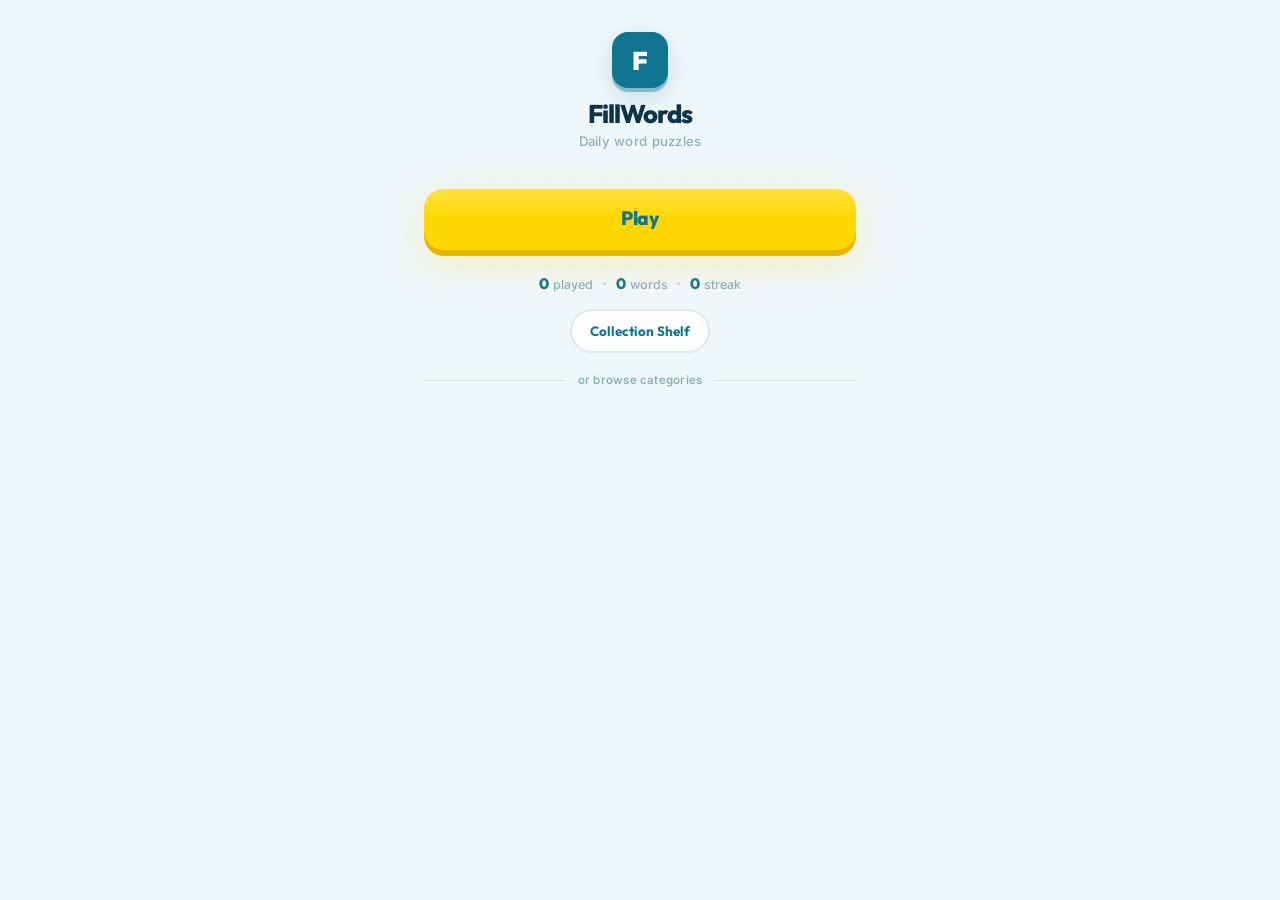
==== commit c2c98bda: "added per-level stars and achievments, personal best score, category comletion, added new daily arca" ====
--- a/public/game/index.html
+++ b/public/game/index.html
@@ -48,6 +48,8 @@
           <div class="menu-stat"><span class="menu-stat-val" id="stat-streak">0</span> streak</div>
         </div>
 
+        <button id="open-collection-shelf" class="menu-secondary-btn">Collection Shelf</button>
+
         <!-- Divider -->
         <div class="menu-divider">
           <span class="menu-divider-line"></span>
@@ -60,6 +62,22 @@
 
       </div>
 
+    </div>
+
+    <div id="collection-screen" class="screen">
+      <div class="screen-topbar">
+        <button id="back-from-collections" class="back-btn">
+          <svg width="16" height="16" viewBox="0 0 16 16" fill="none">
+            <path d="M10 12L6 8L10 4" stroke="currentColor" stroke-width="1.5" stroke-linecap="round" stroke-linejoin="round" />
+          </svg>
+          Menu
+        </button>
+      </div>
+      <div class="level-screen-header">
+        <h2>Collection Shelf</h2>
+        <p class="level-cat-desc">Browse every mastered and perfected set</p>
+      </div>
+      <div id="collection-grid" class="collection-grid"></div>
     </div>
 
     <!-- Level Select -->
@@ -76,6 +94,7 @@
       <div class="level-screen-header">
         <h2 id="level-cat-name"></h2>
         <p id="level-cat-desc" class="level-cat-desc">Select a puzzle size</p>
+        <div id="level-cat-mastery" class="level-cat-mastery"></div>
       </div>
       <div id="level-grid" class="level-grid"></div>
     </div>
@@ -92,6 +111,7 @@
         </button>
         <div class="game-info">
           <span id="game-level-title" class="game-level-title"></span>
+          <span id="game-level-best" class="game-level-best"></span>
         </div>
         <button id="sound-toggle-game" class="sound-toggle icon-only" aria-label="Toggle sound">
           <svg id="sound-icon-game" viewBox="0 0 24 24" fill="none" stroke="currentColor" stroke-width="2"
@@ -146,9 +166,19 @@
           </svg>
         </div>
         <div class="win-title">Level Complete!</div>
+        <div id="win-stars" class="win-stars" aria-label="Level stars"></div>
+        <div id="win-record-note" class="win-record-note">Great solve!</div>
         <div class="win-stats">
           <span id="win-words-found" class="win-stat-value">0</span> words found
         </div>
+        <div class="win-summary-grid">
+          <div class="win-summary-card"><span class="win-summary-label">Time</span><span id="win-time" class="win-summary-value">0:00</span></div>
+          <div class="win-summary-card"><span class="win-summary-label">Mistakes</span><span id="win-mistakes" class="win-summary-value">0</span></div>
+          <div class="win-summary-card"><span class="win-summary-label">Hints</span><span id="win-hints" class="win-summary-value">0</span></div>
+          <div class="win-summary-card"><span class="win-summary-label">Best Time</span><span id="win-best-time" class="win-summary-value">0:00</span></div>
+        </div>
+        <div id="win-collection-note" class="win-collection-note"></div>
+        <div id="win-replay-prompt" class="win-replay-prompt">Beat your best next run.</div>
         <div class="win-actions">
           <button id="next-level" class="btn-game btn-primary-game">Next Level</button>
           <button id="play-again" class="btn-game btn-outline-game">Play Again</button>
@@ -162,4 +192,4 @@
   <script type="module" src="game.js"></script>
 </body>
 
-</html>+</html>
--- a/public/game/game.css
+++ b/public/game/game.css
@@ -118,9 +118,10 @@
 #menu-screen {
   background: transparent;
   align-items: center;
-  justify-content: center;
+  justify-content: flex-start;
   padding: 0;
-  overflow: hidden;
+  overflow-y: auto;
+  overflow-x: hidden;
   position: relative;
 }
 
@@ -129,13 +130,13 @@
   display: flex;
   flex-direction: column;
   align-items: center;
-  justify-content: center;
-  flex: 1;
+  justify-content: flex-start;
+  flex: 0 0 auto;
   gap: 0;
-  padding: 2rem 1.5rem 0;
+  padding: 2rem 1.5rem 2rem;
   position: relative;
   z-index: 1;
-  max-width: 400px;
+  max-width: 480px;
   width: 100%;
 }
 
@@ -272,6 +273,26 @@
   opacity: 0.4;
 }
 
+.menu-secondary-btn {
+  margin-top: 1rem;
+  padding: 0.75rem 1.1rem;
+  border-radius: var(--radius-full);
+  border: 2px solid var(--border);
+  background: rgba(255,255,255,0.82);
+  color: var(--teal-dark);
+  font-family: var(--font-display);
+  font-size: 0.84rem;
+  font-weight: 700;
+  cursor: pointer;
+  transition: all var(--transition);
+}
+
+.menu-secondary-btn:hover {
+  transform: translateY(-2px);
+  border-color: var(--teal);
+  background: var(--surface);
+}
+
 /* ── Divider ── */
 .menu-divider {
   display: flex;
@@ -297,10 +318,9 @@
 
 /* ── Categories (inline in center block) ── */
 .menu-cats {
-  display: flex;
+  display: grid;
+  grid-template-columns: repeat(2, 1fr);
   gap: 0.6rem;
-  justify-content: center;
-  flex-wrap: wrap;
   width: 100%;
 }
 
@@ -308,16 +328,15 @@
 .category-card {
   background: white;
   border: 1.5px solid var(--border);
-  border-radius: var(--radius-full);
+  border-radius: 22px;
   cursor: pointer;
   transition: all 0.25s cubic-bezier(0.34, 1.56, 0.64, 1);
   display: flex;
   align-items: center;
-  gap: 0.5rem;
-  padding: 0.65rem 1.25rem 0.65rem 0.85rem;
+  justify-content: space-between;
+  gap: 0.75rem;
+  padding: 0.75rem 0.95rem;
   box-shadow: 0 2px 0 rgba(14,116,144,0.08);
-  flex: 1;
-  justify-content: center;
   min-width: 0;
 }
 
@@ -336,8 +355,17 @@
 .cat-body {
   display: flex;
   align-items: center;
-  gap: 0.45rem;
+  gap: 0.65rem;
   padding: 0;
+  min-width: 0;
+}
+
+.cat-copy {
+  display: flex;
+  flex-direction: column;
+  align-items: flex-start;
+  gap: 0.18rem;
+  min-width: 0;
 }
 
 .cat-emoji {
@@ -348,11 +376,60 @@
 
 .cat-name {
   font-family: var(--font-display);
-  font-size: 0.82rem;
+  font-size: 0.86rem;
   font-weight: 700;
   color: var(--text-primary);
   line-height: 1;
-  white-space: nowrap;
+}
+
+.cat-progress {
+  font-size: 0.64rem;
+  font-weight: 700;
+  color: var(--text-secondary);
+  letter-spacing: 0.02em;
+}
+
+.cat-visuals {
+  display: flex;
+  align-items: center;
+  gap: 0.35rem;
+  width: 100%;
+}
+
+.cat-progress-bar {
+  flex: 1;
+  min-width: 54px;
+  height: 6px;
+  border-radius: var(--radius-full);
+  background: rgba(14, 116, 144, 0.1);
+  overflow: hidden;
+}
+
+.cat-progress-bar span {
+  display: block;
+  height: 100%;
+  border-radius: inherit;
+  background: linear-gradient(90deg, var(--teal), var(--yellow));
+}
+
+.cat-stars-mini {
+  font-size: 0.64rem;
+  font-weight: 800;
+  color: var(--teal-dark);
+}
+
+.category-card.perfected {
+  border-color: rgba(245, 158, 11, 0.45);
+  box-shadow: 0 6px 20px rgba(245, 158, 11, 0.16), 0 2px 0 rgba(14,116,144,0.08);
+}
+
+.cat-mastery-badge {
+  margin-top: 0.15rem;
+  font-size: 0.62rem;
+  font-weight: 800;
+  color: #b45309;
+  letter-spacing: 0.08em;
+  text-transform: uppercase;
 }
 
 /* hide unused elements */
@@ -394,6 +471,10 @@
   background: transparent;
 }
 
+#collection-screen {
+  background: transparent;
+}
+
 .screen-topbar {
   padding: 1rem 1.5rem 0.75rem;
   position: relative;
@@ -447,6 +528,34 @@
   font-size: 0.9rem;
 }
 
+.level-cat-mastery {
+  margin-top: 0.6rem;
+  display: flex;
+  justify-content: center;
+  gap: 0.45rem;
+  flex-wrap: wrap;
+}
+
+.mastery-pill {
+  display: inline-flex;
+  align-items: center;
+  gap: 0.35rem;
+  padding: 0.35rem 0.7rem;
+  border-radius: var(--radius-full);
+  background: rgba(255, 255, 255, 0.8);
+  border: 1px solid var(--border);
+  font-size: 0.72rem;
+  font-weight: 800;
+  color: var(--teal-dark);
+  letter-spacing: 0.05em;
+  text-transform: uppercase;
+}
+
+.mastery-pill.subtle {
+  color: var(--text-secondary);
+  font-weight: 700;
+}
+
 .level-grid {
   display: grid;
   grid-template-columns: repeat(auto-fit, minmax(200px, 1fr));
@@ -462,6 +571,71 @@
   overflow-y: auto;
 }
 
+.collection-grid {
+  display: grid;
+  grid-template-columns: repeat(auto-fit, minmax(240px, 1fr));
+  gap: 0.9rem;
+  padding: 0 1.5rem 1.5rem;
+  max-width: 900px;
+  margin: 0 auto;
+  width: 100%;
+  overflow-y: auto;
+}
+
+.collection-card {
+  background: rgba(255,255,255,0.9);
+  border: 2px solid var(--border);
+  border-radius: var(--radius-lg);
+  padding: 1rem 1.1rem;
+  box-shadow: var(--shadow-sm);
+  display: flex;
+  flex-direction: column;
+  gap: 0.65rem;
+}
+
+.collection-card.perfected {
+  border-color: rgba(245, 158, 11, 0.45);
+  box-shadow: 0 12px 28px rgba(245, 158, 11, 0.16);
+}
+
+.collection-top {
+  display: flex;
+  justify-content: space-between;
+  gap: 0.75rem;
+  align-items: flex-start;
+}
+
+.collection-title {
+  font-family: var(--font-display);
+  font-size: 1rem;
+  font-weight: 800;
+  color: var(--text-primary);
+}
+
+.collection-status {
+  font-size: 0.68rem;
+  font-weight: 800;
+  letter-spacing: 0.08em;
+  text-transform: uppercase;
+  color: #b45309;
+}
+
+.collection-stats {
+  display: flex;
+  gap: 0.45rem;
+  flex-wrap: wrap;
+}
+
+.collection-stat {
+  padding: 0.32rem 0.55rem;
+  border-radius: var(--radius-full);
+  background: var(--surface-2);
+  border: 1px solid var(--border);
+  font-size: 0.68rem;
+  font-weight: 700;
+  color: var(--text-secondary);
+}
+
 /* Level Card */
 .level-card {
   background: var(--surface);
@@ -473,8 +647,16 @@
   display: flex;
   justify-content: space-between;
   align-items: center;
+  gap: 0.75rem;
   box-shadow: var(--shadow-sm), 0 3px 0 rgba(14, 116, 144, 0.15);
   font-family: inherit;
+}
+
+.level-meta-left {
+  display: flex;
+  flex-direction: column;
+  align-items: flex-start;
+  gap: 0.3rem;
 }
 
 .level-card:hover {
@@ -507,6 +689,47 @@
   text-transform: uppercase;
   letter-spacing: 0.06em;
   font-weight: 700;
+}
+
+.level-stars {
+  display: flex;
+  gap: 0.2rem;
+}
+
+.star-chip {
+  font-size: 0.9rem;
+  color: #cbd5e1;
+  line-height: 1;
+}
+
+.star-chip.filled {
+  color: #f59e0b;
+  text-shadow: 0 1px 0 rgba(180, 83, 9, 0.2);
+}
+
+.level-best {
+  font-size: 0.72rem;
+  font-weight: 700;
+  color: var(--text-secondary);
+  letter-spacing: 0.03em;
+}
+
+.level-meta-right {
+  display: flex;
+  flex-direction: column;
+  align-items: flex-end;
+  gap: 0.4rem;
+}
+
+.level-badge {
+  font-size: 0.66rem;
+  padding: 0.25rem 0.5rem;
+  border-radius: var(--radius-full);
+  background: rgba(255, 215, 0, 0.15);
+  color: #a16207;
+  font-weight: 800;
+  letter-spacing: 0.06em;
+  text-transform: uppercase;
 }
 
 /* Level Locked State */
@@ -547,6 +770,15 @@
   font-weight: 700;
   color: var(--text-primary);
   letter-spacing: -0.01em;
+}
+
+.game-level-best {
+  display: block;
+  margin-top: 0.12rem;
+  font-size: 0.72rem;
+  font-weight: 700;
+  color: var(--text-secondary);
+  letter-spacing: 0.04em;
 }
 
 /* ── Word List Top Tray ── */
@@ -697,14 +929,96 @@
   stroke-width: 16;
   stroke-linecap: round;
   stroke-linejoin: round;
+  fill: none;
   opacity: 0.7;
+  transition: stroke 0.2s ease;
+}
+
+.swipe-line.crossing {
+  stroke: #a855f7;
+  opacity: 0.75;
 }
 
 .found-line {
-  stroke: rgba(14, 165, 233, 0.25);
   stroke-width: 14;
   stroke-linecap: round;
   stroke-linejoin: round;
+  fill: none;
+}
+
+/* Found line color variants */
+.found-line-yellow { stroke: rgba(255, 215, 0, 0.45); }
+.found-line-purple { stroke: rgba(168, 85, 247, 0.4); }
+.found-line-lightblue { stroke: rgba(56, 189, 248, 0.4); }
+
+/* Purple crossing state for tiles (during active swipe) */
+.letter-tile.selected.crossing {
+  background: #e9d5ff;
+  border-color: #a855f7;
+  color: #6b21a8;
+  box-shadow: 0 4px 0 rgba(168, 85, 247, 0.3);
+}
+
+/* ── Found tile color variants ── */
+.letter-tile.found.word-color-yellow {
+  background: #fef9c3;
+  color: #854d0e;
+  border-color: rgba(234, 179, 8, 0.4);
+  box-shadow: 0 2px 0 rgba(234, 179, 8, 0.2);
+}
+
+.letter-tile.found.word-color-purple {
+  background: #f3e8ff;
+  color: #6b21a8;
+  border-color: rgba(168, 85, 247, 0.4);
+  box-shadow: 0 2px 0 rgba(168, 85, 247, 0.2);
+}
+
+.letter-tile.found.word-color-lightblue {
+  background: #e0f2fe;
+  color: #0369a1;
+  border-color: rgba(56, 189, 248, 0.4);
+  box-shadow: 0 2px 0 rgba(56, 189, 248, 0.2);
+}
+
+/* ── Word list item color variants ── */
+.word-item.found.word-color-yellow {
+  background: var(--yellow);
+  border-color: var(--yellow-dark);
+  color: var(--teal-dark);
+}
+
+.word-item.found.word-color-purple {
+  background: #d8b4fe;
+  border-color: #a855f7;
+  color: #581c87;
+}
+
+.word-item.found.word-color-lightblue {
+  background: #7dd3fc;
+  border-color: #38bdf8;
+  color: #0c4a6e;
+}
+
+/* ── Shared tile (used by 2+ words) ── */
+.letter-tile.found.word-shared {
+  background: linear-gradient(135deg, #fef9c3 0%, #f3e8ff 50%, #e0f2fe 100%);
+  border: 2.5px solid #a855f7;
+  color: #1e293b;
+  font-weight: 900;
+  box-shadow: 0 0 8px rgba(168, 85, 247, 0.3), 0 2px 0 rgba(14, 116, 144, 0.15);
+  position: relative;
+}
+
+/* Small diamond indicator on shared tiles */
+.letter-tile.found.word-shared::after {
+  content: '◆';
+  position: absolute;
+  top: 1px;
+  right: 3px;
+  font-size: 0.45rem;
+  color: #a855f7;
+  line-height: 1;
 }
 
 /* ==========================================
@@ -759,6 +1073,30 @@
   letter-spacing: -0.03em;
 }
 
+.win-stars {
+  display: flex;
+  justify-content: center;
+  gap: 0.25rem;
+  position: relative;
+  z-index: 1;
+  margin-bottom: 0.35rem;
+}
+
+.win-stars .star-chip {
+  font-size: 1.4rem;
+}
+
+.win-record-note {
+  color: var(--teal-dark);
+  font-weight: 800;
+  font-size: 0.85rem;
+  letter-spacing: 0.04em;
+  text-transform: uppercase;
+  position: relative;
+  z-index: 1;
+  margin-bottom: 0.9rem;
+}
+
 .win-stats {
   font-size: 1rem;
   color: var(--text-secondary);
@@ -766,6 +1104,58 @@
   position: relative;
   z-index: 1;
   font-weight: 600;
+}
+
+.win-summary-grid {
+  display: grid;
+  grid-template-columns: repeat(2, minmax(0, 1fr));
+  gap: 0.7rem;
+  margin-bottom: 1.6rem;
+  position: relative;
+  z-index: 1;
+}
+
+.win-summary-card {
+  background: rgba(240, 249, 255, 0.9);
+  border: 1px solid rgba(14, 116, 144, 0.14);
+  border-radius: var(--radius-md);
+  padding: 0.75rem 0.8rem;
+  display: flex;
+  flex-direction: column;
+  gap: 0.2rem;
+}
+
+.win-summary-label {
+  font-size: 0.72rem;
+  text-transform: uppercase;
+  letter-spacing: 0.08em;
+  color: var(--text-secondary);
+  font-weight: 800;
+}
+
+.win-summary-value {
+  font-family: var(--font-display);
+  font-size: 1.1rem;
+  font-weight: 800;
+  color: var(--text-primary);
+}
+
+.win-replay-prompt {
+  margin: -0.1rem 0 1.2rem;
+  font-size: 0.8rem;
+  font-weight: 700;
+  color: var(--text-secondary);
+  letter-spacing: 0.04em;
+}
+
+.win-collection-note {
+  margin: -0.15rem 0 0.85rem;
+  min-height: 1em;
+  font-size: 0.76rem;
+  font-weight: 800;
+  color: #b45309;
+  letter-spacing: 0.05em;
+  text-transform: uppercase;
 }
 
 .win-stat-value {
@@ -894,14 +1284,14 @@
 }
 
 @media (max-width: 480px) {
-  .letter-tile { width: 38px; height: 38px; font-size: 1.1rem; }
-  #letter-grid { gap: 0.3rem; }
-  #board-container { padding: 0.75rem; }
-  .board-panel { padding: 0.75rem; }
-  .word-item { font-size: 0.8rem; padding: 0.3rem 0.65rem; }
-  .win-content { padding: 2rem 1.75rem; }
+  .letter-tile { width: 34px; height: 34px; font-size: 1rem; }
+  #letter-grid { gap: 0.2rem; }
+  #board-container { padding: 0.5rem; }
+  .board-panel { padding: 0.5rem; }
+  .word-item { font-size: 0.75rem; padding: 0.25rem 0.5rem; }
+  .win-content { padding: 1.5rem 1.25rem; }
 }
 
 @media (max-width: 360px) {
-  .letter-tile { width: 32px; height: 32px; font-size: 0.95rem; border-radius: var(--radius-sm); }
-}
+  .letter-tile { width: 30px; height: 30px; font-size: 0.9rem; border-radius: var(--radius-sm); }
+}
